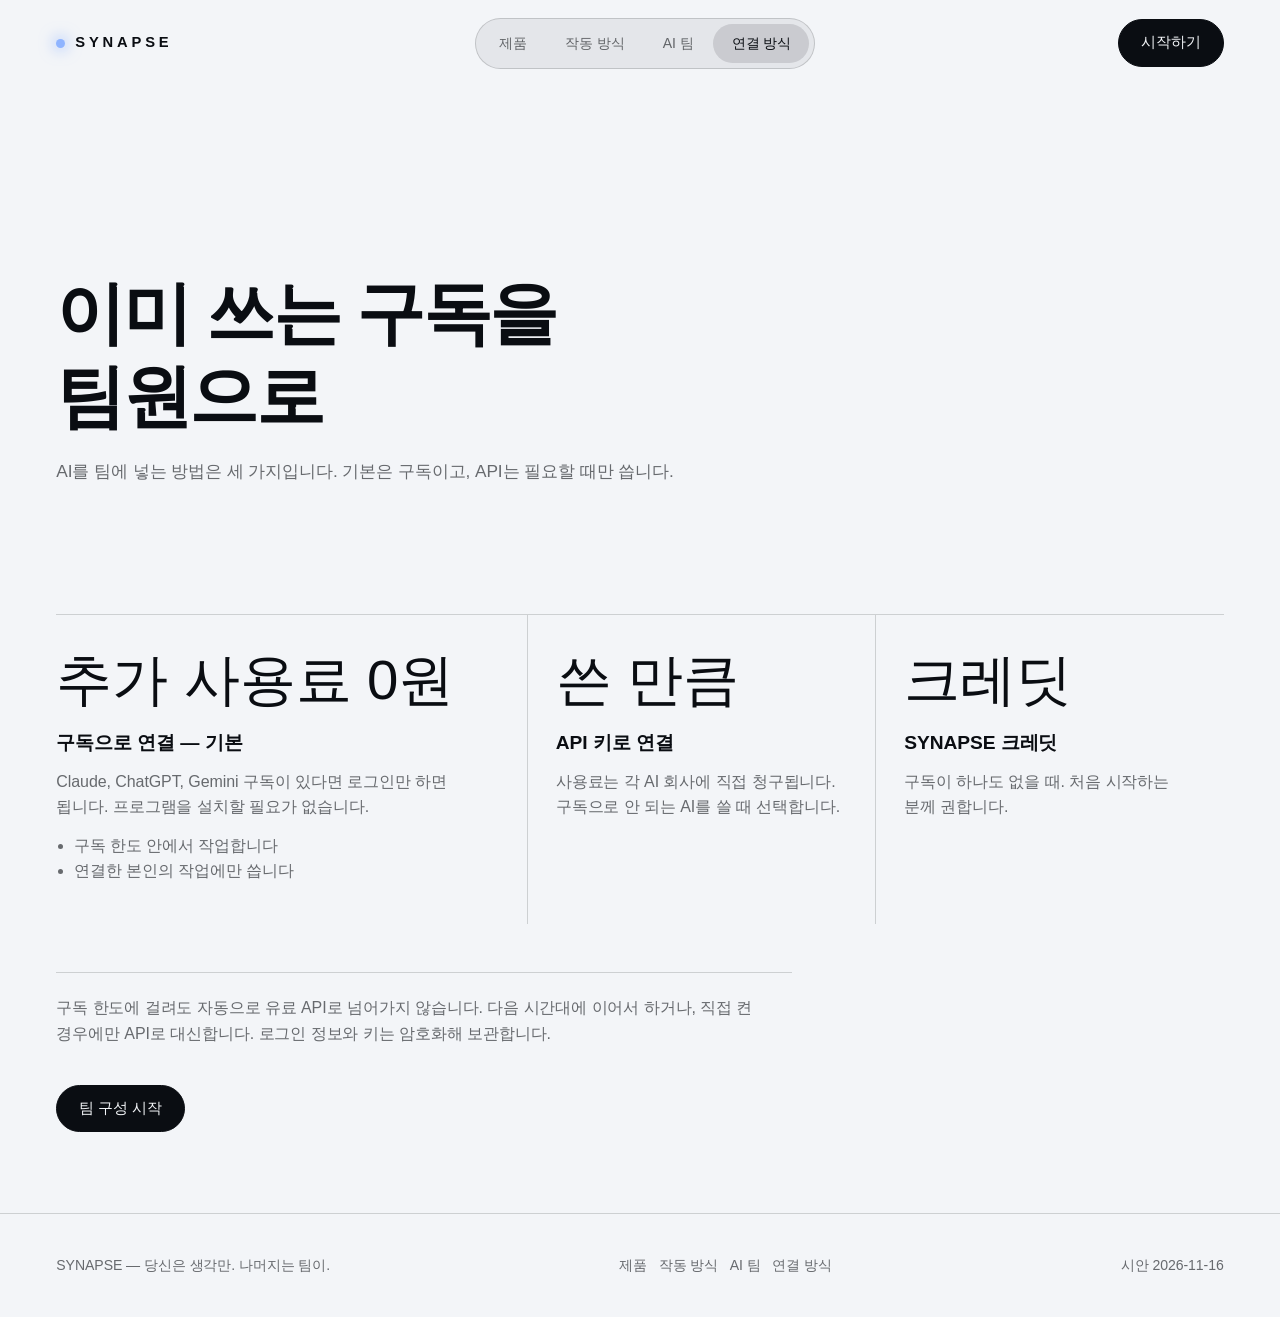
==== connect.html @ b8b6061a "Add files via upload" ====
<!doctype html>
<html lang="ko">
<head>
<meta charset="utf-8">
<meta name="viewport" content="width=device-width, initial-scale=1">
<title>연결 방식 — SYNAPSE</title>
<link rel="stylesheet" href="style.css">
</head>
<body data-page="connect" class="light">
<main>
  <section class="phead" style="min-height:62vh">
    <video src="assets/finale.mp4" poster="assets/finale.jpg" muted playsinline autoplay style="filter:invert(1) saturate(0) brightness(1.05);opacity:.5"></video>
    <div>
      <h1>이미 쓰는 구독을<b>팀원으로</b></h1>
      <p>AI를 팀에 넣는 방법은 세 가지입니다. 기본은 구독이고, API는 필요할 때만 씁니다.</p>
    </div>
  </section>

  <section class="wrap" style="padding-top:0">
    <div class="ways">
      <section>
        <div class="cost">추가 사용료 0원</div>
        <h3>구독으로 연결 — 기본</h3>
        <p>Claude, ChatGPT, Gemini 구독이 있다면 로그인만 하면 됩니다. 프로그램을 설치할 필요가 없습니다.</p>
        <ul><li>구독 한도 안에서 작업합니다</li><li>연결한 본인의 작업에만 씁니다</li></ul>
      </section>
      <section>
        <div class="cost">쓴 만큼</div>
        <h3>API 키로 연결</h3>
        <p>사용료는 각 AI 회사에 직접 청구됩니다. 구독으로 안 되는 AI를 쓸 때 선택합니다.</p>
      </section>
      <section>
        <div class="cost">크레딧</div>
        <h3>SYNAPSE 크레딧</h3>
        <p>구독이 하나도 없을 때. 처음 시작하는 분께 권합니다.</p>
      </section>
    </div>
    <p class="note">구독 한도에 걸려도 자동으로 유료 API로 넘어가지 않습니다. 다음 시간대에 이어서 하거나, 직접 켠 경우에만 API로 대신합니다. 로그인 정보와 키는 암호화해 보관합니다.</p>
    <p style="margin-top:2.4em"><a class="btn solid" href="index.html#start">팀 구성 시작</a></p>
  </section>
</main>
<footer class="foot"></footer>
<script src="site.js"></script>
</body>
</html>
---- style.css ----
/* SYNAPSE 홈페이지 시안 — 공통 스타일
   색: 순흑 #000 / 먹 #0A0D12 / 서리 #E9EEF5 / 빛청 #8FB4FF / 종이 #F3F5F8 / 재 #6B7480 */
@font-face { font-family: Pretendard; font-weight: 200; font-display: swap; src: url(assets/fonts/Pretendard-ExtraLight.woff2) format("woff2"); }
@font-face { font-family: Pretendard; font-weight: 300; font-display: swap; src: url(assets/fonts/Pretendard-Light.woff2) format("woff2"); }
@font-face { font-family: Pretendard; font-weight: 500; font-display: swap; src: url(assets/fonts/Pretendard-Medium.woff2) format("woff2"); }

:root {
  --black: #000; --ink: #0A0D12; --frost: #E9EEF5; --glow: #8FB4FF; --paper: #F3F5F8; --ash: #6B7480;
  --bg: var(--black); --fg: var(--frost); --dim: rgba(233,238,245,.56); --line: rgba(233,238,245,.16);
  --pill: rgba(233,238,245,.07); --pill-on: rgba(233,238,245,.14);
  --pad: clamp(20px, 4.4vw, 72px);
  --ease: cubic-bezier(.2,.7,.1,1);
}
.light, .lit {
  --bg: var(--paper); --fg: #0A0D12; --dim: rgba(10,13,18,.6); --line: rgba(10,13,18,.16);
  --pill: rgba(10,13,18,.06); --pill-on: rgba(10,13,18,.12);
}
* { box-sizing: border-box; margin: 0; }
html { background: #000; }
body {
  font-family: Pretendard, "Apple SD Gothic Neo", "Malgun Gothic", sans-serif; font-weight: 300;
  background: var(--bg); color: var(--fg); line-height: 1.6; word-break: keep-all;
  -webkit-font-smoothing: antialiased; transition: background .9s var(--ease), color .9s var(--ease), opacity .28s ease;
  opacity: 0;
}
body.ready { opacity: 1; }
body.leaving { opacity: 0; }
a { color: inherit; text-decoration: none; }
button, input { font: inherit; color: inherit; }
:focus-visible { outline: 2px solid var(--glow); outline-offset: 3px; border-radius: 6px; }

/* ── 내비게이션 ── */
.nav { position: fixed; inset: 0 0 auto 0; z-index: 50; display: flex; align-items: center; justify-content: space-between;
  padding: 18px var(--pad); transition: color .9s var(--ease); }
.logo { font-weight: 500; letter-spacing: .26em; font-size: .92rem; display: flex; align-items: center; gap: 10px; }
.logo i { width: 9px; height: 9px; border-radius: 50%; background: var(--glow); box-shadow: 0 0 14px 3px rgba(143,180,255,.55); }
.nav-pill { position: relative; display: flex; gap: 2px; padding: 5px; border-radius: 999px; background: var(--pill);
  border: 1px solid var(--line); backdrop-filter: blur(14px); -webkit-backdrop-filter: blur(14px); }
.nav-pill a { position: relative; z-index: 1; padding: 8px 18px; font-size: .88rem; border-radius: 999px; color: var(--dim); transition: color .3s; }
.nav-pill a:hover, .nav-pill a[aria-current] { color: var(--fg); }
.nav-ind { position: absolute; top: 5px; left: 0; height: calc(100% - 10px); width: 0; border-radius: 999px; background: var(--pill-on);
  transition: transform .45s var(--ease), width .45s var(--ease), opacity .3s; opacity: 0; }
.btn { display: inline-flex; align-items: center; gap: 10px; padding: 11px 22px; border-radius: 999px; border: 1px solid var(--line);
  background: transparent; cursor: pointer; font-size: .92rem; transition: background .3s, color .3s, border-color .3s, transform .3s var(--ease); }
.btn:hover { background: var(--pill-on); }
.btn.solid { background: var(--fg); color: var(--bg); border-color: var(--fg); }
.btn.solid:hover { transform: translateY(-2px); }
.nav-toggle { display: none; }

/* ── 홈: 스크롤 무대 ── */
.track { height: 640vh; }
.stage { position: fixed; inset: 0; overflow: hidden; background: #000; border-radius: 0; will-change: inset, border-radius; }
.stage video { position: absolute; inset: 0; width: 100%; height: 100%; object-fit: cover; opacity: 0; will-change: opacity; }
.stage video.stock { filter: grayscale(1) brightness(1.2) contrast(1.08); }
.stage video[data-k="code"] { filter: grayscale(1) brightness(.85) contrast(1.1); }
.tint { position: absolute; inset: 0; background: #7aa2f0; mix-blend-mode: color; opacity: .5; pointer-events: none; }
.scrim { position: absolute; inset: 0; background:
  linear-gradient(to top, rgba(0,0,0,.72) 0%, rgba(0,0,0,0) 46%), linear-gradient(to bottom, rgba(0,0,0,.5) 0%, rgba(0,0,0,0) 22%); }
.wash { position: absolute; inset: 0; background: var(--paper); opacity: 0; will-change: opacity; }
.hud { position: absolute; font-size: .74rem; letter-spacing: .12em; color: var(--dim); transition: color .9s; }
.hud.tl { top: 84px; left: var(--pad); } .hud.tr { top: 84px; right: var(--pad); }

.copy { position: fixed; z-index: 10; opacity: 0; pointer-events: none; will-change: opacity, transform; }
.copy.on { pointer-events: auto; }
.copy h1, .copy h2, .phead h1 { font-size: clamp(2.1rem, 5.4vw, 5.2rem); line-height: 1.12; font-weight: 200; letter-spacing: -.02em; }
.copy h1 b, .copy h2 b, .phead h1 b { display: block; font-weight: 500; }
.copy p { max-width: 34em; color: var(--dim); margin-top: 1.1em; font-size: clamp(.95rem, 1.15vw, 1.1rem); }
.copy.center { inset: 0; display: grid; place-content: center; justify-items: center; text-align: center; padding: 0 var(--pad); }
.copy.center .row { display: flex; gap: 12px; margin-top: 2em; flex-wrap: wrap; justify-content: center; }
.copy.ll { left: var(--pad); bottom: clamp(56px, 11vh, 120px); max-width: min(680px, 78vw); }
.scrollhint { position: fixed; z-index: 10; left: 50%; bottom: 28px; transform: translateX(-50%); font-size: .74rem; letter-spacing: .3em; color: var(--dim); }
.scrollhint::after { content: ""; display: block; width: 1px; height: 34px; margin: 10px auto 0; background: linear-gradient(var(--dim), transparent); animation: drip 2.2s var(--ease) infinite; transform-origin: top; }
@keyframes drip { 0% { transform: scaleY(0); } 60% { transform: scaleY(1); } 100% { transform: scaleY(1); opacity: 0; } }

/* 단계 레일 (오른쪽) */
.rail { position: fixed; z-index: 12; right: var(--pad); top: 50%; transform: translateY(-50%); list-style: none; padding: 0; font-size: .82rem; transition: opacity .6s; }
.rail li { display: flex; align-items: center; justify-content: flex-end; gap: 12px; height: 34px; color: var(--dim); opacity: .5; transition: opacity .5s, color .5s, transform .5s var(--ease); }
.rail li span { font-variant-numeric: tabular-nums; font-size: .72rem; }
.rail li::after { content: ""; width: 18px; height: 1px; background: currentColor; transition: width .5s var(--ease); }
.rail li.on { opacity: 1; color: var(--fg); transform: translateX(-8px); }
.rail li.on::after { width: 44px; background: var(--glow); }

/* 마지막: 시작 화면 */
.finale { inset: 0; display: grid; place-content: center; justify-items: center; text-align: center; padding: 0 var(--pad); color: #0A0D12; }
.finale .mark { font-weight: 500; letter-spacing: .42em; font-size: clamp(1.6rem, 4.6vw, 4rem); padding-left: .42em; }
.finale .tag { color: rgba(10,13,18,.6); margin-top: .7em; }
.ask { display: flex; gap: 8px; margin-top: 2.4em; width: min(720px, 88vw); padding: 8px; border-radius: 999px; background: #fff;
  border: 1px solid rgba(10,13,18,.14); box-shadow: 0 30px 80px -30px rgba(40,70,130,.35); }
.ask input { flex: 1; min-width: 0; border: 0; background: transparent; padding: 12px 20px; font-size: 1.02rem; outline: none; color: #0A0D12; }
.ask input::placeholder { color: rgba(10,13,18,.42); }
.ask button { border: 0; border-radius: 999px; background: #0A0D12; color: #fff; padding: 12px 26px; cursor: pointer; white-space: nowrap; transition: transform .3s var(--ease); }
.ask button:hover { transform: scale(1.04); }
.finale small { display: block; margin-top: 1.3em; color: rgba(10,13,18,.55); min-height: 1.6em; font-size: .86rem; }

/* ── 하위 페이지 공통 ── */
.phead { position: relative; min-height: 78vh; display: flex; align-items: flex-end; padding: 0 var(--pad) clamp(40px, 8vh, 90px); overflow: hidden; }
.phead video { position: absolute; inset: 0; width: 100%; height: 100%; object-fit: cover; filter: grayscale(1) sepia(.5) hue-rotate(185deg) saturate(1.3) brightness(.95); z-index: -2; will-change: transform; }
.phead::after { content: ""; position: absolute; inset: 0; z-index: -1; background: linear-gradient(to top, var(--bg) 2%, transparent 60%); }
.phead p { max-width: 36em; color: var(--dim); margin-top: 1.2em; font-size: 1.08rem; }
.phead h1 { transform: translateY(26px); opacity: 0; transition: transform 1.1s var(--ease) .15s, opacity 1.1s ease .15s; }
.ready .phead h1 { transform: none; opacity: 1; }
.wrap { padding: clamp(40px, 9vh, 110px) var(--pad); }
.lede { font-size: clamp(1.2rem, 2vw, 1.7rem); font-weight: 200; max-width: 30em; line-height: 1.5; }

/* 제품: 줄 목록 */
.rows { border-top: 1px solid var(--line); margin-top: 3.5em; }
.rows article { display: grid; grid-template-columns: minmax(180px, 1fr) 2fr; gap: 24px; padding: 30px 0; border-bottom: 1px solid var(--line); transition: padding .5s var(--ease), background .5s; }
.rows article:hover { padding-left: 18px; background: linear-gradient(90deg, var(--pill), transparent 60%); }
.rows h3 { font-weight: 500; font-size: 1.3rem; }
.rows p { color: var(--dim); max-width: 38em; }

/* 작동 방식: 고정 숫자 + 단계 */
.steps { display: grid; grid-template-columns: minmax(0, 1fr) minmax(0, 1.2fr); gap: var(--pad); padding: 0 var(--pad); }
.steps .big { position: sticky; top: 0; height: 100vh; display: grid; align-content: center; }
.steps .big .n { font-size: clamp(7rem, 22vw, 20rem); font-weight: 200; line-height: .9; letter-spacing: -.05em; font-variant-numeric: tabular-nums; }
.steps .big .t { font-size: clamp(1.4rem, 2.6vw, 2.4rem); font-weight: 500; margin-top: .3em; }
.steps .bar { height: 1px; background: var(--line); margin-top: 2em; position: relative; }
.steps .bar i { position: absolute; left: 0; top: 0; height: 1px; background: var(--glow); width: 16.6%; transition: width .7s var(--ease); box-shadow: 0 0 12px var(--glow); }
.steps article { min-height: 82vh; display: grid; align-content: center; opacity: .28; transition: opacity .6s; }
.steps article.on { opacity: 1; }
.steps article h3 { font-size: clamp(1.4rem, 2.4vw, 2rem); font-weight: 200; line-height: 1.35; }
.steps article p { color: var(--dim); margin-top: 1em; max-width: 32em; }

/* AI 팀: 구체 주변 네 역할 */
.orbit { position: relative; min-height: 100vh; overflow: hidden; display: grid; place-items: center; }
.orbit video { position: absolute; inset: 0; width: 100%; height: 100%; object-fit: cover; filter: saturate(.6) brightness(1.2); }
.orbit .mid { position: relative; text-align: center; }
.role { position: absolute; max-width: 300px; transition: transform .6s var(--ease); }
.role:hover { transform: translateY(-6px); }
.role h3 { font-weight: 500; font-size: 1.25rem; display: flex; align-items: center; gap: 10px; }
.role h3::before { content: ""; width: 7px; height: 7px; border-radius: 50%; background: var(--glow); box-shadow: 0 0 12px var(--glow); }
.role p { color: var(--dim); margin-top: .5em; font-size: .96rem; }
.role.a { top: 22%; left: var(--pad); } .role.b { top: 22%; right: var(--pad); }
.role.c { bottom: 12%; left: var(--pad); } .role.d { bottom: 12%; right: var(--pad); }
.names { display: flex; flex-wrap: wrap; gap: 10px; margin-top: 2em; }
.names span { padding: 9px 18px; border: 1px solid var(--line); border-radius: 999px; }

/* 연결 방식: 밝은 페이지, 세 갈래 */
.ways { display: grid; grid-template-columns: 1.35fr 1fr 1fr; border-top: 1px solid var(--line); margin-top: 3.5em; }
.ways section { padding: 34px 28px 40px 0; }
.ways section + section { border-left: 1px solid var(--line); padding-left: 28px; }
.ways .cost { font-size: clamp(2.2rem, 4.4vw, 4rem); font-weight: 200; line-height: 1.1; }
.ways h3 { font-weight: 500; font-size: 1.2rem; margin: .9em 0 .5em; }
.ways p, .ways li { color: var(--dim); }
.ways ul { padding-left: 1.1em; margin-top: .8em; }
.note { margin-top: 3em; padding-top: 1.4em; border-top: 1px solid var(--line); color: var(--dim); max-width: 46em; }

.foot { display: flex; justify-content: space-between; flex-wrap: wrap; gap: 16px; padding: 40px var(--pad); border-top: 1px solid var(--line); color: var(--dim); font-size: .88rem; }
.foot a:hover { color: var(--fg); }

@media (max-width: 820px) {
  .nav-toggle { display: inline-flex; }
  .nav-pill { display: none; position: absolute; top: 66px; right: var(--pad); flex-direction: column; border-radius: 22px; padding: 10px; min-width: 180px; background: rgba(10,13,18,.92); }
  .light .nav-pill, .lit .nav-pill { background: rgba(243,245,248,.96); }
  .nav.open .nav-pill { display: flex; } .nav-ind { display: none; }
  .nav .cta { display: none; }
  .rail { display: none; } .hud.tr { display: none; }
  .rows article, .steps, .ways { grid-template-columns: 1fr; }
  .steps .big { position: static; height: auto; padding-top: 12vh; } .steps article { min-height: 0; padding: 7vh 0; opacity: 1; }
  .ways section + section { border-left: 0; border-top: 1px solid var(--line); padding-left: 0; }
  .orbit { display: block; padding: 16vh var(--pad) 8vh; } .orbit .mid { margin-bottom: 8vh; }
  .role { position: static; margin-top: 28px; max-width: none; }
  .ask { flex-direction: column; border-radius: 26px; } .ask button { padding: 14px; }
}
@media (prefers-reduced-motion: reduce) {
  * { animation: none !important; transition-duration: .01ms !important; }
}

/* 실사 도입: 영화 화면비 띠(위·아래)가 있다가 걷힌다 */
.bar-top, .bar-bot { position: absolute; left: 0; right: 0; height: 11.5vh; background: #000; z-index: 3; will-change: transform; }
.bar-top { top: 0; transform-origin: top; } .bar-bot { bottom: 0; transform-origin: bottom; }
.stage video[data-k="intro"] { z-index: 2; }

/* 첫 화면 정리(레퍼런스 card): 제목은 위쪽 가운데, 두 손은 그 아래. 손 영상은 양옆이 서서히 사라져 잘린 면이 안 보인다 */
.stage video[data-k="morph"] { transform-origin: 50% 60%; will-change: transform, opacity;
  -webkit-mask-image: linear-gradient(90deg, transparent 0, #000 20%, #000 80%, transparent 100%); mask-image: linear-gradient(90deg, transparent 0, #000 20%, #000 80%, transparent 100%); }
.copy.center { place-content: start center; padding-top: clamp(96px, 17vh, 190px); }
.copy.center h1 { font-size: clamp(2rem, 4.3vw, 4.1rem); }
.copy.center p { max-width: 26em; font-size: clamp(.92rem, 1.05vw, 1.02rem); margin-top: .9em; }
.copy.center .row { margin-top: 1.5em; }
@media (max-width: 820px) { .copy.center { padding-top: 14vh; } }

/* 메뉴는 첫 화면부터 보이되, 은은하게 떠오른다 */
.nav { animation: navIn 2.2s var(--ease) .5s both; }
@keyframes navIn { from { opacity: 0; transform: translateY(-10px); filter: blur(4px); } to { opacity: 1; transform: none; filter: blur(0); } }

/* 매트릭스 코드 비(직접 그림) */
.stage canvas[data-k="code"] { position: absolute; inset: 0; width: 100%; height: 100%; opacity: 0; will-change: opacity, transform; }
.phead canvas.rain { position: absolute; inset: 0; width: 100%; height: 100%; z-index: -2; }

/* ── 4차: 설명 글은 배경과 분리된 왼쪽 자리에, 비주얼은 오른쪽으로 ── */
.sidescrim { position: absolute; inset: 0; opacity: 0; pointer-events: none; will-change: opacity;
  background: linear-gradient(90deg, #000 0%, rgba(0,0,0,.9) 26%, rgba(0,0,0,.55) 44%, rgba(0,0,0,0) 62%); }
.copy.ll { left: var(--pad); top: 0; bottom: 0; display: grid; align-content: center; width: min(460px, 36vw); max-width: none; }
.copy.ll .step { display: flex; align-items: center; gap: 14px; font-size: .82rem; letter-spacing: .08em; color: var(--glow); margin-bottom: 1.5em; font-variant-numeric: tabular-nums; }
.copy.ll .step::after { content: ""; width: 44px; height: 1px; background: currentColor; opacity: .6; }
.copy.ll h2 { font-size: clamp(1.9rem, 3.1vw, 3.2rem); line-height: 1.22; letter-spacing: -.025em; }
.copy.ll p { color: rgba(233,238,245,.8); font-size: clamp(.98rem, 1.08vw, 1.08rem); line-height: 1.8; max-width: 22em; margin-top: 1.4em; }
.copy.center p { color: rgba(233,238,245,.78); }
@media (max-width: 820px) {
  .copy.ll { top: auto; bottom: 7vh; right: var(--pad); width: auto; display: block; }
  .sidescrim { background: linear-gradient(0deg, #000 0%, rgba(0,0,0,.85) 30%, rgba(0,0,0,0) 62%); }
}

/* ── 마지막 화면: 예시 시안 진열 ── */
.finale { align-content: center; overflow: auto; padding-top: 84px; padding-bottom: 28px; }
.shelf { display: grid; grid-template-columns: repeat(4, 1fr); gap: 14px; width: min(860px, 92vw); margin-top: 2.2em; }
.card { all: unset; box-sizing: border-box; cursor: pointer; background: #fff; border: 1px solid rgba(10,13,18,.1); border-radius: 16px; padding: 10px 10px 12px; text-align: left;
  box-shadow: 0 18px 40px -26px rgba(40,70,130,.45); transition: transform .45s var(--ease), box-shadow .45s var(--ease), border-color .3s; }
.card:hover, .card:focus-visible { transform: translateY(-6px); box-shadow: 0 28px 50px -24px rgba(40,70,130,.55); border-color: rgba(10,13,18,.28); }
.card:focus-visible { outline: 2px solid #3b6fe0; outline-offset: 3px; }
.cap { display: block; font-size: .84rem; color: rgba(10,13,18,.62); margin-top: 10px; padding: 0 4px; }
.cap b { display: block; font-weight: 500; color: #0A0D12; font-size: .92rem; margin-bottom: 1px; }
.shelf-note { font-size: .78rem; color: rgba(10,13,18,.5); margin-top: 1.1em; }
.mock { display: block; position: relative; aspect-ratio: 16 / 10; border-radius: 10px; overflow: hidden; background: #F3F5F8; }
.mock i { position: absolute; display: block; border-radius: 4px; }
.mock.web { background: linear-gradient(160deg, #fdf3f1, #f3eefb); }
.mock.web .bar { inset: 0 0 auto 0; height: 13%; background: rgba(255,255,255,.8); border-radius: 0; }
.mock.web .hero { left: 54%; top: 24%; width: 38%; height: 58%; border-radius: 10px; background: radial-gradient(circle at 40% 35%, #f6a9b8 0 24%, #f0c7d3 25% 46%, #cfe3c7 47%); }
.mock.web .l1 { left: 8%; top: 32%; width: 34%; height: 9%; background: #2b2233; } .mock.web .l2 { left: 8%; top: 47%; width: 26%; height: 5%; background: rgba(43,34,51,.3); }
.mock.web .cta { left: 8%; top: 62%; width: 20%; height: 12%; border-radius: 99px; background: #e2607f; }
.mock.app { background: linear-gradient(160deg, #eaf1ff, #f4f0ff); }
.mock.app .phone { left: 36%; top: 8%; width: 28%; height: 84%; border-radius: 12px; background: #fff; box-shadow: 0 6px 16px -8px rgba(20,40,90,.5); }
.mock.app .r { left: 12%; width: 76%; height: 13%; background: #e8eefc; } .mock.app .r:nth-child(1) { top: 14%; background: #3b6fe0; } .mock.app .r:nth-child(2) { top: 33%; } .mock.app .r:nth-child(3) { top: 52%; }
.mock.app .tab { left: 30%; bottom: 7%; width: 40%; height: 5%; border-radius: 99px; background: #cdd8f5; }
.mock.game { background: linear-gradient(180deg, #8fd3f4 0 46%, #7bc96f 46%); }
.mock.game .sc { left: 6%; top: 8%; width: 22%; height: 10%; border-radius: 99px; background: rgba(255,255,255,.85); }
.mock.game .h { width: 20%; height: 14%; border-radius: 50%; background: #3d2a1e; top: 66%; } .mock.game .h1 { left: 12%; } .mock.game .h2 { left: 40%; } .mock.game .h3 { left: 68%; }
.mock.game .m { left: 43%; top: 46%; width: 14%; height: 26%; border-radius: 50% 50% 30% 30%; background: #a9744f; animation: pop 2.6s var(--ease) infinite; }
@keyframes pop { 0%, 100% { transform: translateY(60%); } 35%, 65% { transform: none; } }
.mock.tool { background: #10141c; }
.mock.tool .side { left: 0; top: 0; width: 18%; height: 100%; border-radius: 0; background: #1a2030; }
.mock.tool .b { bottom: 14%; width: 9%; background: #4f7df0; border-radius: 3px 3px 0 0; }
.mock.tool .b1 { left: 28%; height: 30%; } .mock.tool .b2 { left: 41%; height: 52%; } .mock.tool .b3 { left: 54%; height: 38%; } .mock.tool .b4 { left: 67%; height: 68%; background: #f06a6a; } .mock.tool .b5 { left: 80%; height: 24%; }
@media (max-width: 820px) { .shelf { grid-template-columns: repeat(2, 1fr); } }
/* 마지막 화면이 한 화면 안에 다 들어오도록 간격을 줄임 */
.finale { padding-top: 76px; padding-bottom: 20px; }
.finale .mark { font-size: clamp(1.4rem, 3.3vw, 2.9rem); }
.finale .tag { margin-top: .5em; font-size: .95rem; }
.finale .ask { margin-top: 1.5em; }
.finale small { margin-top: .6em; min-height: 1.3em; }
.shelf { margin-top: .9em; width: min(820px, 92vw); }
.mock { aspect-ratio: 16 / 8.6; }
.shelf-note { margin-top: .8em; }

/* 마지막 화면: 만들어지는 과정을 보여 주는 화면 한 편 */
.demo { margin: 1.1em 0 0; width: min(640px, 88vw, 76vh); aspect-ratio: 16 / 9; border-radius: 18px; overflow: hidden; background: #070a12;
  border: 1px solid rgba(10,13,18,.16); box-shadow: 0 40px 90px -40px rgba(30,60,130,.55), 0 2px 0 rgba(255,255,255,.6) inset; }
.demo video { width: 100%; height: 100%; object-fit: cover; display: block; }

/* 카메라 전환용: 움직임·흐림을 GPU로 */
.stage video, .stage canvas { will-change: transform, opacity, filter; }

/* ── 6차(2026-11-16): 글꼴 두께와 문구 자리 정돈 — 가는 글씨(200)를 버리고 보통(400)·굵게(600)만 쓴다 ── */
@font-face { font-family: Pretendard; font-weight: 400; font-display: swap; src: url(assets/fonts/Pretendard-Regular.woff2) format("woff2"); }
@font-face { font-family: Pretendard; font-weight: 600; font-display: swap; src: url(assets/fonts/Pretendard-SemiBold.woff2) format("woff2"); }
body { font-weight: 400; letter-spacing: -.005em; }
.copy h1, .copy h2, .phead h1 { font-weight: 600; letter-spacing: -.035em; line-height: 1.2; }
.copy h1 b, .copy h2 b, .phead h1 b { font-weight: 600; }
.copy.center h1 { font-size: clamp(1.9rem, 3.7vw, 3.5rem); }
.copy.center p { max-width: 30em; font-size: clamp(.95rem, 1.05vw, 1.05rem); color: rgba(233,238,245,.72); margin-top: 1.1em; }
.btn { font-weight: 500; } .nav-pill a { font-weight: 500; } .logo { font-weight: 600; }
.copy.ll { width: min(430px, 34vw); }
.copy.ll .step { font-size: .8rem; font-weight: 500; letter-spacing: .02em; color: var(--glow); margin-bottom: 1.3em; gap: 12px; }
.copy.ll .step::before { content: ""; width: 28px; height: 1px; background: currentColor; opacity: .7; }
.copy.ll .step::after { display: none; }
.copy.ll h2 { font-size: clamp(1.6rem, 2.35vw, 2.4rem); line-height: 1.28; }
.copy.ll p { color: rgba(233,238,245,.7); font-size: clamp(.95rem, 1.02vw, 1.04rem); line-height: 1.75; max-width: 23em; margin-top: 1.2em; }
.sidescrim { background: linear-gradient(90deg, rgba(0,0,0,.92) 0%, rgba(0,0,0,.8) 24%, rgba(0,0,0,.35) 42%, rgba(0,0,0,0) 56%); }
.rail { font-weight: 500; } .hud { font-weight: 500; }
.lede { font-weight: 400; } .steps article h3 { font-weight: 500; } .steps .big .t, .rows h3, .role h3, .ways h3 { font-weight: 600; }
.finale .mark { font-weight: 600; letter-spacing: .34em; padding-left: .34em; font-size: clamp(1.3rem, 2.6vw, 2.3rem); }
.finale .tag { color: rgba(10,13,18,.62); font-size: 1rem; }
.finale .ask { margin-top: 1.2em; width: min(640px, 88vw); }
.finale .ask button { font-weight: 600; }
.finale small { margin-top: .4em; min-height: 1.2em; }

/* 마지막 화면: 만들 수 있는 것(SYNAPSE 유료용 첫 화면의 예시 그대로) */
.show { width: min(980px, 94vw); margin-top: .5em; }
.show-tabs { display: inline-flex; gap: 2px; padding: 4px; border-radius: 999px; background: rgba(10,13,18,.06); }
.show-tabs button { border: 0; background: transparent; cursor: pointer; padding: 7px 16px; border-radius: 999px; font-size: .88rem; font-weight: 500; color: rgba(10,13,18,.58); transition: background .3s, color .3s; }
.show-tabs button:hover { color: #0A0D12; }
.show-tabs button[aria-selected="true"] { background: #0A0D12; color: #fff; }
.show-stage { position: relative; height: min(41vh, 400px); margin-top: 16px; }
.ks { position: absolute; inset: 0; display: flex; align-items: center; justify-content: center; gap: 36px; opacity: 0; visibility: hidden; transform: translateY(10px) scale(.985);
  transition: opacity .5s ease, transform .6s var(--ease), visibility 0s .5s; }
.ks.on { opacity: 1; visibility: visible; transform: none; transition: opacity .5s ease, transform .6s var(--ease); }
.kd { display: flex; flex-direction: column; height: 100%; overflow: hidden; background: #fff; border: 1px solid rgba(10,13,18,.14);
  box-shadow: 0 34px 70px -34px rgba(30,60,130,.5); transition: transform .45s var(--ease), box-shadow .45s var(--ease); }
.kd:hover { transform: translateY(-4px); box-shadow: 0 44px 80px -34px rgba(30,60,130,.6); }
.kd img { display: block; width: 100%; flex: 1; min-height: 0; object-fit: cover; object-position: top; }
.kd-win { aspect-ratio: 16 / 10.4; border-radius: 12px; }
.kd-win.kd-dark { background: #0d1118; border-color: rgba(10,13,18,.5); }
.kf-bar { display: flex; align-items: center; gap: 6px; height: 26px; padding: 0 12px; background: #eef1f5; border-bottom: 1px solid rgba(10,13,18,.08); flex: none; }
.kd-dark .kf-bar { background: #161b25; border-color: rgba(255,255,255,.06); }
.kf-bar i { width: 8px; height: 8px; border-radius: 50%; background: rgba(10,13,18,.18); }
.kd-dark .kf-bar i { background: rgba(255,255,255,.2); }
.kf-bar span { margin: 0 auto; font-size: .7rem; color: rgba(10,13,18,.5); transform: translateX(-21px); }
.kd-dark .kf-bar span { color: rgba(255,255,255,.5); }
.kd-tab { aspect-ratio: 16 / 10; border-radius: 20px; border: 8px solid #0A0D12; background: #0A0D12; }
.kd-tab img { border-radius: 12px; }
.kd-phone { aspect-ratio: 780 / 1688; border-radius: 26px; border: 6px solid #0A0D12; background: #0A0D12; }
.kd-phone img { border-radius: 20px; }
.ks-note { width: 200px; display: grid; gap: 22px; text-align: left; font-size: .86rem; color: rgba(10,13,18,.6); line-height: 1.5; }
.ks-note b { display: block; color: #0A0D12; font-weight: 600; font-size: .92rem; margin-bottom: 2px; }
.ks-note:first-child { text-align: right; }
.show-cap { margin-top: 14px; font-size: .9rem; color: rgba(10,13,18,.62); }
.show-cap b { color: #0A0D12; font-weight: 600; margin-right: 10px; }
.finale .shelf-note { font-size: .76rem; color: rgba(10,13,18,.45); margin-top: .5em; }
@media (max-width: 820px) {
  .ks-note { display: none; } .show-tabs { flex-wrap: wrap; justify-content: center; border-radius: 18px; } .show-stage { height: 34vh; }
  .kd-win, .kd-tab { height: auto; width: 100%; }
}
.finale .show-cap, .finale .shelf-note { max-width: none; }
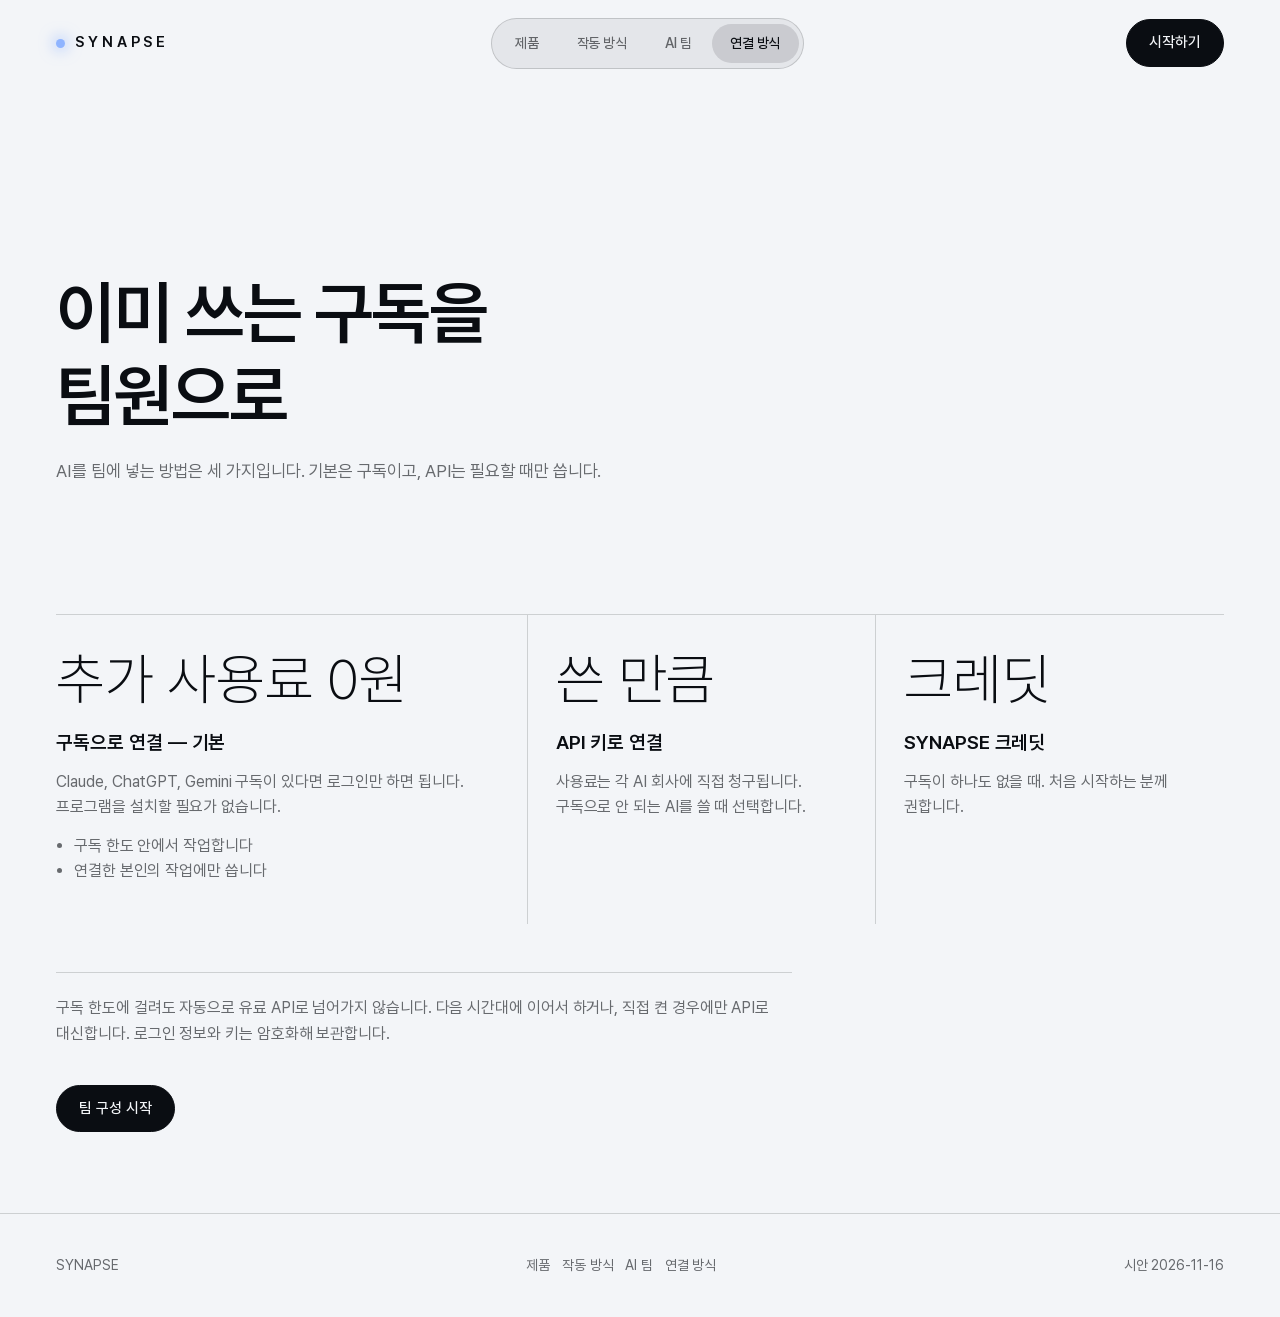
==== commit 0851af6a: "홈페이지 시안 7차: 고담시 도입(5.5초), 처음 문구 복원(왼쪽 아래 구도), 자동 스크롤, 세로 화면 맞춤 Co-Authored-By: Claude Fable 5.2 <nor" ====
--- a/connect.html
+++ b/connect.html
@@ -4,7 +4,7 @@
 <meta charset="utf-8">
 <meta name="viewport" content="width=device-width, initial-scale=1">
 <title>연결 방식 — SYNAPSE</title>
-<link rel="stylesheet" href="style.css">
+<link rel="stylesheet" href="style.css?v=9">
 </head>
 <body data-page="connect" class="light">
 <main>
@@ -40,6 +40,6 @@
   </section>
 </main>
 <footer class="foot"></footer>
-<script src="site.js"></script>
+<script src="site.js?v=9"></script>
 </body>
 </html>
--- a/style.css
+++ b/style.css
@@ -1,12 +1,14 @@
-/* SYNAPSE 홈페이지 시안 — 공통 스타일
+/* SYNAPSE 홈페이지 시안 — 공통 스타일 (7차 정리본, 2026-11-16)
    색: 순흑 #000 / 먹 #0A0D12 / 서리 #E9EEF5 / 빛청 #8FB4FF / 종이 #F3F5F8 / 재 #6B7480 */
 @font-face { font-family: Pretendard; font-weight: 200; font-display: swap; src: url(assets/fonts/Pretendard-ExtraLight.woff2) format("woff2"); }
 @font-face { font-family: Pretendard; font-weight: 300; font-display: swap; src: url(assets/fonts/Pretendard-Light.woff2) format("woff2"); }
+@font-face { font-family: Pretendard; font-weight: 400; font-display: swap; src: url(assets/fonts/Pretendard-Regular.woff2) format("woff2"); }
 @font-face { font-family: Pretendard; font-weight: 500; font-display: swap; src: url(assets/fonts/Pretendard-Medium.woff2) format("woff2"); }
+@font-face { font-family: Pretendard; font-weight: 600; font-display: swap; src: url(assets/fonts/Pretendard-SemiBold.woff2) format("woff2"); }
 
 :root {
   --black: #000; --ink: #0A0D12; --frost: #E9EEF5; --glow: #8FB4FF; --paper: #F3F5F8; --ash: #6B7480;
-  --bg: var(--black); --fg: var(--frost); --dim: rgba(233,238,245,.56); --line: rgba(233,238,245,.16);
+  --bg: var(--black); --fg: var(--frost); --dim: rgba(233,238,245,.62); --line: rgba(233,238,245,.16);
   --pill: rgba(233,238,245,.07); --pill-on: rgba(233,238,245,.14);
   --pad: clamp(20px, 4.4vw, 72px);
   --ease: cubic-bezier(.2,.7,.1,1);
@@ -18,7 +20,7 @@
 * { box-sizing: border-box; margin: 0; }
 html { background: #000; }
 body {
-  font-family: Pretendard, "Apple SD Gothic Neo", "Malgun Gothic", sans-serif; font-weight: 300;
+  font-family: Pretendard, "Apple SD Gothic Neo", "Malgun Gothic", sans-serif; font-weight: 400; letter-spacing: -.005em;
   background: var(--bg); color: var(--fg); line-height: 1.6; word-break: keep-all;
   -webkit-font-smoothing: antialiased; transition: background .9s var(--ease), color .9s var(--ease), opacity .28s ease;
   opacity: 0;
@@ -29,266 +31,95 @@
 button, input { font: inherit; color: inherit; }
 :focus-visible { outline: 2px solid var(--glow); outline-offset: 3px; border-radius: 6px; }
 
-/* ── 내비게이션 ── */
+/* ── 내비게이션: 첫 화면부터 보인다 ── */
 .nav { position: fixed; inset: 0 0 auto 0; z-index: 50; display: flex; align-items: center; justify-content: space-between;
-  padding: 18px var(--pad); transition: color .9s var(--ease); }
-.logo { font-weight: 500; letter-spacing: .26em; font-size: .92rem; display: flex; align-items: center; gap: 10px; }
+  padding: 18px var(--pad); transition: color .9s var(--ease); animation: navIn .9s var(--ease) .1s both; }
+@keyframes navIn { from { opacity: 0; transform: translateY(-8px); } to { opacity: 1; transform: none; } }
+.logo { font-weight: 600; letter-spacing: .26em; font-size: .92rem; display: flex; align-items: center; gap: 10px; }
 .logo i { width: 9px; height: 9px; border-radius: 50%; background: var(--glow); box-shadow: 0 0 14px 3px rgba(143,180,255,.55); }
 .nav-pill { position: relative; display: flex; gap: 2px; padding: 5px; border-radius: 999px; background: var(--pill);
-  border: 1px solid var(--line); backdrop-filter: blur(14px); -webkit-backdrop-filter: blur(14px); }
-.nav-pill a { position: relative; z-index: 1; padding: 8px 18px; font-size: .88rem; border-radius: 999px; color: var(--dim); transition: color .3s; }
+  border: 1px solid var(--line); backdrop-filter: blur(14px); -webkit-backdrop-filter: blur(14px); transition: background .6s, border-color .6s; }
+.nav-pill a { position: relative; z-index: 1; padding: 8px 18px; font-size: .88rem; font-weight: 500; border-radius: 999px; color: var(--dim); transition: color .3s; }
 .nav-pill a:hover, .nav-pill a[aria-current] { color: var(--fg); }
 .nav-ind { position: absolute; top: 5px; left: 0; height: calc(100% - 10px); width: 0; border-radius: 999px; background: var(--pill-on);
   transition: transform .45s var(--ease), width .45s var(--ease), opacity .3s; opacity: 0; }
 .btn { display: inline-flex; align-items: center; gap: 10px; padding: 11px 22px; border-radius: 999px; border: 1px solid var(--line);
-  background: transparent; cursor: pointer; font-size: .92rem; transition: background .3s, color .3s, border-color .3s, transform .3s var(--ease); }
+  background: transparent; cursor: pointer; font-size: .92rem; font-weight: 500; transition: background .3s, color .3s, border-color .3s, transform .3s var(--ease); }
 .btn:hover { background: var(--pill-on); }
 .btn.solid { background: var(--fg); color: var(--bg); border-color: var(--fg); }
 .btn.solid:hover { transform: translateY(-2px); }
 .nav-toggle { display: none; }
-
-/* ── 홈: 스크롤 무대 ── */
-.track { height: 640vh; }
+/* 실사 영상이 나오는 동안: 메뉴 바탕을 짙게, 글자를 밝게 해서 영상 위에서도 또렷하게 */
+body.film .nav-pill { background: rgba(6,8,12,.72); border-color: rgba(233,238,245,.38); }
+body.film .nav-pill a { color: rgba(255,255,255,.92); }
+body.film .logo { text-shadow: 0 1px 14px rgba(0,0,0,.95); }
+body.film .nav .btn:not(.solid) { background: rgba(6,8,12,.72); border-color: rgba(233,238,245,.38); }
+
+/* ── 홈: 무대 ── */
+.track { height: 620vh; }
 .stage { position: fixed; inset: 0; overflow: hidden; background: #000; border-radius: 0; will-change: inset, border-radius; }
-.stage video { position: absolute; inset: 0; width: 100%; height: 100%; object-fit: cover; opacity: 0; will-change: opacity; }
-.stage video.stock { filter: grayscale(1) brightness(1.2) contrast(1.08); }
-.stage video[data-k="code"] { filter: grayscale(1) brightness(.85) contrast(1.1); }
+.stage video, .stage canvas { position: absolute; inset: 0; width: 100%; height: 100%; opacity: 0; will-change: transform, opacity, filter; }
+.stage video { object-fit: cover; }
+/* 두 손 영상은 양옆이 서서히 사라져 잘린 면이 안 보인다 */
+.stage video[data-k="morph"] { -webkit-mask-image: linear-gradient(90deg, transparent 0, #000 20%, #000 80%, transparent 100%); mask-image: linear-gradient(90deg, transparent 0, #000 20%, #000 80%, transparent 100%); }
+.stage video[data-k="intro"] { z-index: 2; }
 .tint { position: absolute; inset: 0; background: #7aa2f0; mix-blend-mode: color; opacity: .5; pointer-events: none; }
-.scrim { position: absolute; inset: 0; background:
-  linear-gradient(to top, rgba(0,0,0,.72) 0%, rgba(0,0,0,0) 46%), linear-gradient(to bottom, rgba(0,0,0,.5) 0%, rgba(0,0,0,0) 22%); }
 .wash { position: absolute; inset: 0; background: var(--paper); opacity: 0; will-change: opacity; }
-.hud { position: absolute; font-size: .74rem; letter-spacing: .12em; color: var(--dim); transition: color .9s; }
-.hud.tl { top: 84px; left: var(--pad); } .hud.tr { top: 84px; right: var(--pad); }
-
+/* 실사 도입: 영화 화면비 띠(위·아래). 위쪽 띠는 메뉴가 올라앉을 만큼 두껍다 */
+.bar-top, .bar-bot { position: absolute; left: 0; right: 0; background: #000; z-index: 3; will-change: transform; }
+.bar-top { top: 0; height: max(10vh, 80px); transform-origin: top; }
+.bar-bot { bottom: 0; height: 10vh; transform-origin: bottom; }
+
+/* 세로로 긴 화면(휴대폰): 입자 영상은 16:9 그대로 화면 폭에 딱 맞춘 상자에 띄운다(잘라서 확대하지 않음). 크기 변화는 site.js 가 장면별로 준다 */
+html.tall .stage video[data-k="morph"], html.tall .stage video[data-k="sphere"], html.tall .stage video[data-k="tunnel"] {
+  inset: auto; left: 0; top: 46%; width: 100vw; height: 56.25vw; margin-top: -28.125vw; }
+
+/* 자동 재생 단추(왼쪽 아래): 멈춤 / 다시 재생 */
+.auto { position: fixed; z-index: 12; left: var(--pad); bottom: calc(22px + env(safe-area-inset-bottom, 0px)); width: 42px; height: 42px; padding: 0;
+  display: grid; place-items: center; border-radius: 50%; border: 1px solid var(--line); background: rgba(6,8,12,.5); color: var(--frost); cursor: pointer;
+  backdrop-filter: blur(12px); -webkit-backdrop-filter: blur(12px); transition: background .3s, border-color .3s; }
+.auto:hover { background: rgba(233,238,245,.16); border-color: rgba(233,238,245,.4); }
+.auto i { display: block; width: 4px; height: 13px; background: currentColor; box-shadow: 7px 0 0 currentColor; transform: translateX(-3.5px); }
+.auto[aria-pressed="false"] i { width: 0; height: 0; background: none; box-shadow: none; transform: translateX(2px);
+  border-left: 11px solid currentColor; border-top: 7px solid transparent; border-bottom: 7px solid transparent; }
+
+/* ── 문구(나중에 넣을 자리). index.html 의 '문구 자리' 주석 참고 ── */
 .copy { position: fixed; z-index: 10; opacity: 0; pointer-events: none; will-change: opacity, transform; }
 .copy.on { pointer-events: auto; }
-.copy h1, .copy h2, .phead h1 { font-size: clamp(2.1rem, 5.4vw, 5.2rem); line-height: 1.12; font-weight: 200; letter-spacing: -.02em; }
-.copy h1 b, .copy h2 b, .phead h1 b { display: block; font-weight: 500; }
+.copy h1, .copy h2, .phead h1 { font-size: clamp(2.1rem, 5.4vw, 5.2rem); line-height: 1.2; font-weight: 600; letter-spacing: -.035em; }
+.copy h1 b, .copy h2 b, .phead h1 b { display: block; font-weight: 600; }
 .copy p { max-width: 34em; color: var(--dim); margin-top: 1.1em; font-size: clamp(.95rem, 1.15vw, 1.1rem); }
-.copy.center { inset: 0; display: grid; place-content: center; justify-items: center; text-align: center; padding: 0 var(--pad); }
-.copy.center .row { display: flex; gap: 12px; margin-top: 2em; flex-wrap: wrap; justify-content: center; }
-.copy.ll { left: var(--pad); bottom: clamp(56px, 11vh, 120px); max-width: min(680px, 78vw); }
-.scrollhint { position: fixed; z-index: 10; left: 50%; bottom: 28px; transform: translateX(-50%); font-size: .74rem; letter-spacing: .3em; color: var(--dim); }
-.scrollhint::after { content: ""; display: block; width: 1px; height: 34px; margin: 10px auto 0; background: linear-gradient(var(--dim), transparent); animation: drip 2.2s var(--ease) infinite; transform-origin: top; }
-@keyframes drip { 0% { transform: scaleY(0); } 60% { transform: scaleY(1); } 100% { transform: scaleY(1); opacity: 0; } }
-
-/* 단계 레일 (오른쪽) */
-.rail { position: fixed; z-index: 12; right: var(--pad); top: 50%; transform: translateY(-50%); list-style: none; padding: 0; font-size: .82rem; transition: opacity .6s; }
-.rail li { display: flex; align-items: center; justify-content: flex-end; gap: 12px; height: 34px; color: var(--dim); opacity: .5; transition: opacity .5s, color .5s, transform .5s var(--ease); }
-.rail li span { font-variant-numeric: tabular-nums; font-size: .72rem; }
-.rail li::after { content: ""; width: 18px; height: 1px; background: currentColor; transition: width .5s var(--ease); }
-.rail li.on { opacity: 1; color: var(--fg); transform: translateX(-8px); }
-.rail li.on::after { width: 44px; background: var(--glow); }
-
-/* 마지막: 시작 화면 */
-.finale { inset: 0; display: grid; place-content: center; justify-items: center; text-align: center; padding: 0 var(--pad); color: #0A0D12; }
-.finale .mark { font-weight: 500; letter-spacing: .42em; font-size: clamp(1.6rem, 4.6vw, 4rem); padding-left: .42em; }
-.finale .tag { color: rgba(10,13,18,.6); margin-top: .7em; }
-.ask { display: flex; gap: 8px; margin-top: 2.4em; width: min(720px, 88vw); padding: 8px; border-radius: 999px; background: #fff;
+.copy.center { inset: 0; display: grid; place-content: start center; justify-items: center; text-align: center; padding: clamp(96px, 17vh, 190px) var(--pad) 0; }
+.copy.center h1 { font-size: clamp(1.9rem, 3.7vw, 3.5rem); }
+.copy.ll { left: var(--pad); top: 0; bottom: 0; display: grid; align-content: center; width: min(430px, 34vw); }
+.copy.ll h2 { font-size: clamp(1.6rem, 2.35vw, 2.4rem); line-height: 1.28; }
+.copy.ll p { font-size: clamp(.95rem, 1.02vw, 1.04rem); line-height: 1.75; max-width: 23em; }
+
+/* ── 마지막: 환해지며 시작 화면 ── */
+.finale { inset: 0; display: grid; place-content: center; justify-items: center; text-align: center; padding: 76px var(--pad) 20px; color: #0A0D12; overflow: auto; }
+.finale .mark { font-weight: 600; letter-spacing: .34em; padding-left: .34em; font-size: clamp(1.3rem, 2.6vw, 2.3rem); }
+.ask { display: flex; gap: 8px; margin-top: 1.5em; width: min(640px, 88vw); padding: 8px; border-radius: 999px; background: #fff;
   border: 1px solid rgba(10,13,18,.14); box-shadow: 0 30px 80px -30px rgba(40,70,130,.35); }
 .ask input { flex: 1; min-width: 0; border: 0; background: transparent; padding: 12px 20px; font-size: 1.02rem; outline: none; color: #0A0D12; }
 .ask input::placeholder { color: rgba(10,13,18,.42); }
-.ask button { border: 0; border-radius: 999px; background: #0A0D12; color: #fff; padding: 12px 26px; cursor: pointer; white-space: nowrap; transition: transform .3s var(--ease); }
+.ask button { border: 0; border-radius: 999px; background: #0A0D12; color: #fff; padding: 12px 26px; font-weight: 600; cursor: pointer; white-space: nowrap; transition: transform .3s var(--ease); }
 .ask button:hover { transform: scale(1.04); }
-.finale small { display: block; margin-top: 1.3em; color: rgba(10,13,18,.55); min-height: 1.6em; font-size: .86rem; }
-
-/* ── 하위 페이지 공통 ── */
-.phead { position: relative; min-height: 78vh; display: flex; align-items: flex-end; padding: 0 var(--pad) clamp(40px, 8vh, 90px); overflow: hidden; }
-.phead video { position: absolute; inset: 0; width: 100%; height: 100%; object-fit: cover; filter: grayscale(1) sepia(.5) hue-rotate(185deg) saturate(1.3) brightness(.95); z-index: -2; will-change: transform; }
-.phead::after { content: ""; position: absolute; inset: 0; z-index: -1; background: linear-gradient(to top, var(--bg) 2%, transparent 60%); }
-.phead p { max-width: 36em; color: var(--dim); margin-top: 1.2em; font-size: 1.08rem; }
-.phead h1 { transform: translateY(26px); opacity: 0; transition: transform 1.1s var(--ease) .15s, opacity 1.1s ease .15s; }
-.ready .phead h1 { transform: none; opacity: 1; }
-.wrap { padding: clamp(40px, 9vh, 110px) var(--pad); }
-.lede { font-size: clamp(1.2rem, 2vw, 1.7rem); font-weight: 200; max-width: 30em; line-height: 1.5; }
-
-/* 제품: 줄 목록 */
-.rows { border-top: 1px solid var(--line); margin-top: 3.5em; }
-.rows article { display: grid; grid-template-columns: minmax(180px, 1fr) 2fr; gap: 24px; padding: 30px 0; border-bottom: 1px solid var(--line); transition: padding .5s var(--ease), background .5s; }
-.rows article:hover { padding-left: 18px; background: linear-gradient(90deg, var(--pill), transparent 60%); }
-.rows h3 { font-weight: 500; font-size: 1.3rem; }
-.rows p { color: var(--dim); max-width: 38em; }
-
-/* 작동 방식: 고정 숫자 + 단계 */
-.steps { display: grid; grid-template-columns: minmax(0, 1fr) minmax(0, 1.2fr); gap: var(--pad); padding: 0 var(--pad); }
-.steps .big { position: sticky; top: 0; height: 100vh; display: grid; align-content: center; }
-.steps .big .n { font-size: clamp(7rem, 22vw, 20rem); font-weight: 200; line-height: .9; letter-spacing: -.05em; font-variant-numeric: tabular-nums; }
-.steps .big .t { font-size: clamp(1.4rem, 2.6vw, 2.4rem); font-weight: 500; margin-top: .3em; }
-.steps .bar { height: 1px; background: var(--line); margin-top: 2em; position: relative; }
-.steps .bar i { position: absolute; left: 0; top: 0; height: 1px; background: var(--glow); width: 16.6%; transition: width .7s var(--ease); box-shadow: 0 0 12px var(--glow); }
-.steps article { min-height: 82vh; display: grid; align-content: center; opacity: .28; transition: opacity .6s; }
-.steps article.on { opacity: 1; }
-.steps article h3 { font-size: clamp(1.4rem, 2.4vw, 2rem); font-weight: 200; line-height: 1.35; }
-.steps article p { color: var(--dim); margin-top: 1em; max-width: 32em; }
-
-/* AI 팀: 구체 주변 네 역할 */
-.orbit { position: relative; min-height: 100vh; overflow: hidden; display: grid; place-items: center; }
-.orbit video { position: absolute; inset: 0; width: 100%; height: 100%; object-fit: cover; filter: saturate(.6) brightness(1.2); }
-.orbit .mid { position: relative; text-align: center; }
-.role { position: absolute; max-width: 300px; transition: transform .6s var(--ease); }
-.role:hover { transform: translateY(-6px); }
-.role h3 { font-weight: 500; font-size: 1.25rem; display: flex; align-items: center; gap: 10px; }
-.role h3::before { content: ""; width: 7px; height: 7px; border-radius: 50%; background: var(--glow); box-shadow: 0 0 12px var(--glow); }
-.role p { color: var(--dim); margin-top: .5em; font-size: .96rem; }
-.role.a { top: 22%; left: var(--pad); } .role.b { top: 22%; right: var(--pad); }
-.role.c { bottom: 12%; left: var(--pad); } .role.d { bottom: 12%; right: var(--pad); }
-.names { display: flex; flex-wrap: wrap; gap: 10px; margin-top: 2em; }
-.names span { padding: 9px 18px; border: 1px solid var(--line); border-radius: 999px; }
-
-/* 연결 방식: 밝은 페이지, 세 갈래 */
-.ways { display: grid; grid-template-columns: 1.35fr 1fr 1fr; border-top: 1px solid var(--line); margin-top: 3.5em; }
-.ways section { padding: 34px 28px 40px 0; }
-.ways section + section { border-left: 1px solid var(--line); padding-left: 28px; }
-.ways .cost { font-size: clamp(2.2rem, 4.4vw, 4rem); font-weight: 200; line-height: 1.1; }
-.ways h3 { font-weight: 500; font-size: 1.2rem; margin: .9em 0 .5em; }
-.ways p, .ways li { color: var(--dim); }
-.ways ul { padding-left: 1.1em; margin-top: .8em; }
-.note { margin-top: 3em; padding-top: 1.4em; border-top: 1px solid var(--line); color: var(--dim); max-width: 46em; }
-
-.foot { display: flex; justify-content: space-between; flex-wrap: wrap; gap: 16px; padding: 40px var(--pad); border-top: 1px solid var(--line); color: var(--dim); font-size: .88rem; }
-.foot a:hover { color: var(--fg); }
-
-@media (max-width: 820px) {
-  .nav-toggle { display: inline-flex; }
-  .nav-pill { display: none; position: absolute; top: 66px; right: var(--pad); flex-direction: column; border-radius: 22px; padding: 10px; min-width: 180px; background: rgba(10,13,18,.92); }
-  .light .nav-pill, .lit .nav-pill { background: rgba(243,245,248,.96); }
-  .nav.open .nav-pill { display: flex; } .nav-ind { display: none; }
-  .nav .cta { display: none; }
-  .rail { display: none; } .hud.tr { display: none; }
-  .rows article, .steps, .ways { grid-template-columns: 1fr; }
-  .steps .big { position: static; height: auto; padding-top: 12vh; } .steps article { min-height: 0; padding: 7vh 0; opacity: 1; }
-  .ways section + section { border-left: 0; border-top: 1px solid var(--line); padding-left: 0; }
-  .orbit { display: block; padding: 16vh var(--pad) 8vh; } .orbit .mid { margin-bottom: 8vh; }
-  .role { position: static; margin-top: 28px; max-width: none; }
-  .ask { flex-direction: column; border-radius: 26px; } .ask button { padding: 14px; }
-}
-@media (prefers-reduced-motion: reduce) {
-  * { animation: none !important; transition-duration: .01ms !important; }
-}
-
-/* 실사 도입: 영화 화면비 띠(위·아래)가 있다가 걷힌다 */
-.bar-top, .bar-bot { position: absolute; left: 0; right: 0; height: 11.5vh; background: #000; z-index: 3; will-change: transform; }
-.bar-top { top: 0; transform-origin: top; } .bar-bot { bottom: 0; transform-origin: bottom; }
-.stage video[data-k="intro"] { z-index: 2; }
-
-/* 첫 화면 정리(레퍼런스 card): 제목은 위쪽 가운데, 두 손은 그 아래. 손 영상은 양옆이 서서히 사라져 잘린 면이 안 보인다 */
-.stage video[data-k="morph"] { transform-origin: 50% 60%; will-change: transform, opacity;
-  -webkit-mask-image: linear-gradient(90deg, transparent 0, #000 20%, #000 80%, transparent 100%); mask-image: linear-gradient(90deg, transparent 0, #000 20%, #000 80%, transparent 100%); }
-.copy.center { place-content: start center; padding-top: clamp(96px, 17vh, 190px); }
-.copy.center h1 { font-size: clamp(2rem, 4.3vw, 4.1rem); }
-.copy.center p { max-width: 26em; font-size: clamp(.92rem, 1.05vw, 1.02rem); margin-top: .9em; }
-.copy.center .row { margin-top: 1.5em; }
-@media (max-width: 820px) { .copy.center { padding-top: 14vh; } }
-
-/* 메뉴는 첫 화면부터 보이되, 은은하게 떠오른다 */
-.nav { animation: navIn 2.2s var(--ease) .5s both; }
-@keyframes navIn { from { opacity: 0; transform: translateY(-10px); filter: blur(4px); } to { opacity: 1; transform: none; filter: blur(0); } }
-
-/* 매트릭스 코드 비(직접 그림) */
-.stage canvas[data-k="code"] { position: absolute; inset: 0; width: 100%; height: 100%; opacity: 0; will-change: opacity, transform; }
-.phead canvas.rain { position: absolute; inset: 0; width: 100%; height: 100%; z-index: -2; }
-
-/* ── 4차: 설명 글은 배경과 분리된 왼쪽 자리에, 비주얼은 오른쪽으로 ── */
-.sidescrim { position: absolute; inset: 0; opacity: 0; pointer-events: none; will-change: opacity;
-  background: linear-gradient(90deg, #000 0%, rgba(0,0,0,.9) 26%, rgba(0,0,0,.55) 44%, rgba(0,0,0,0) 62%); }
-.copy.ll { left: var(--pad); top: 0; bottom: 0; display: grid; align-content: center; width: min(460px, 36vw); max-width: none; }
-.copy.ll .step { display: flex; align-items: center; gap: 14px; font-size: .82rem; letter-spacing: .08em; color: var(--glow); margin-bottom: 1.5em; font-variant-numeric: tabular-nums; }
-.copy.ll .step::after { content: ""; width: 44px; height: 1px; background: currentColor; opacity: .6; }
-.copy.ll h2 { font-size: clamp(1.9rem, 3.1vw, 3.2rem); line-height: 1.22; letter-spacing: -.025em; }
-.copy.ll p { color: rgba(233,238,245,.8); font-size: clamp(.98rem, 1.08vw, 1.08rem); line-height: 1.8; max-width: 22em; margin-top: 1.4em; }
-.copy.center p { color: rgba(233,238,245,.78); }
-@media (max-width: 820px) {
-  .copy.ll { top: auto; bottom: 7vh; right: var(--pad); width: auto; display: block; }
-  .sidescrim { background: linear-gradient(0deg, #000 0%, rgba(0,0,0,.85) 30%, rgba(0,0,0,0) 62%); }
-}
-
-/* ── 마지막 화면: 예시 시안 진열 ── */
-.finale { align-content: center; overflow: auto; padding-top: 84px; padding-bottom: 28px; }
-.shelf { display: grid; grid-template-columns: repeat(4, 1fr); gap: 14px; width: min(860px, 92vw); margin-top: 2.2em; }
-.card { all: unset; box-sizing: border-box; cursor: pointer; background: #fff; border: 1px solid rgba(10,13,18,.1); border-radius: 16px; padding: 10px 10px 12px; text-align: left;
-  box-shadow: 0 18px 40px -26px rgba(40,70,130,.45); transition: transform .45s var(--ease), box-shadow .45s var(--ease), border-color .3s; }
-.card:hover, .card:focus-visible { transform: translateY(-6px); box-shadow: 0 28px 50px -24px rgba(40,70,130,.55); border-color: rgba(10,13,18,.28); }
-.card:focus-visible { outline: 2px solid #3b6fe0; outline-offset: 3px; }
-.cap { display: block; font-size: .84rem; color: rgba(10,13,18,.62); margin-top: 10px; padding: 0 4px; }
-.cap b { display: block; font-weight: 500; color: #0A0D12; font-size: .92rem; margin-bottom: 1px; }
-.shelf-note { font-size: .78rem; color: rgba(10,13,18,.5); margin-top: 1.1em; }
-.mock { display: block; position: relative; aspect-ratio: 16 / 10; border-radius: 10px; overflow: hidden; background: #F3F5F8; }
-.mock i { position: absolute; display: block; border-radius: 4px; }
-.mock.web { background: linear-gradient(160deg, #fdf3f1, #f3eefb); }
-.mock.web .bar { inset: 0 0 auto 0; height: 13%; background: rgba(255,255,255,.8); border-radius: 0; }
-.mock.web .hero { left: 54%; top: 24%; width: 38%; height: 58%; border-radius: 10px; background: radial-gradient(circle at 40% 35%, #f6a9b8 0 24%, #f0c7d3 25% 46%, #cfe3c7 47%); }
-.mock.web .l1 { left: 8%; top: 32%; width: 34%; height: 9%; background: #2b2233; } .mock.web .l2 { left: 8%; top: 47%; width: 26%; height: 5%; background: rgba(43,34,51,.3); }
-.mock.web .cta { left: 8%; top: 62%; width: 20%; height: 12%; border-radius: 99px; background: #e2607f; }
-.mock.app { background: linear-gradient(160deg, #eaf1ff, #f4f0ff); }
-.mock.app .phone { left: 36%; top: 8%; width: 28%; height: 84%; border-radius: 12px; background: #fff; box-shadow: 0 6px 16px -8px rgba(20,40,90,.5); }
-.mock.app .r { left: 12%; width: 76%; height: 13%; background: #e8eefc; } .mock.app .r:nth-child(1) { top: 14%; background: #3b6fe0; } .mock.app .r:nth-child(2) { top: 33%; } .mock.app .r:nth-child(3) { top: 52%; }
-.mock.app .tab { left: 30%; bottom: 7%; width: 40%; height: 5%; border-radius: 99px; background: #cdd8f5; }
-.mock.game { background: linear-gradient(180deg, #8fd3f4 0 46%, #7bc96f 46%); }
-.mock.game .sc { left: 6%; top: 8%; width: 22%; height: 10%; border-radius: 99px; background: rgba(255,255,255,.85); }
-.mock.game .h { width: 20%; height: 14%; border-radius: 50%; background: #3d2a1e; top: 66%; } .mock.game .h1 { left: 12%; } .mock.game .h2 { left: 40%; } .mock.game .h3 { left: 68%; }
-.mock.game .m { left: 43%; top: 46%; width: 14%; height: 26%; border-radius: 50% 50% 30% 30%; background: #a9744f; animation: pop 2.6s var(--ease) infinite; }
-@keyframes pop { 0%, 100% { transform: translateY(60%); } 35%, 65% { transform: none; } }
-.mock.tool { background: #10141c; }
-.mock.tool .side { left: 0; top: 0; width: 18%; height: 100%; border-radius: 0; background: #1a2030; }
-.mock.tool .b { bottom: 14%; width: 9%; background: #4f7df0; border-radius: 3px 3px 0 0; }
-.mock.tool .b1 { left: 28%; height: 30%; } .mock.tool .b2 { left: 41%; height: 52%; } .mock.tool .b3 { left: 54%; height: 38%; } .mock.tool .b4 { left: 67%; height: 68%; background: #f06a6a; } .mock.tool .b5 { left: 80%; height: 24%; }
-@media (max-width: 820px) { .shelf { grid-template-columns: repeat(2, 1fr); } }
-/* 마지막 화면이 한 화면 안에 다 들어오도록 간격을 줄임 */
-.finale { padding-top: 76px; padding-bottom: 20px; }
-.finale .mark { font-size: clamp(1.4rem, 3.3vw, 2.9rem); }
-.finale .tag { margin-top: .5em; font-size: .95rem; }
-.finale .ask { margin-top: 1.5em; }
-.finale small { margin-top: .6em; min-height: 1.3em; }
-.shelf { margin-top: .9em; width: min(820px, 92vw); }
-.mock { aspect-ratio: 16 / 8.6; }
-.shelf-note { margin-top: .8em; }
-
-/* 마지막 화면: 만들어지는 과정을 보여 주는 화면 한 편 */
-.demo { margin: 1.1em 0 0; width: min(640px, 88vw, 76vh); aspect-ratio: 16 / 9; border-radius: 18px; overflow: hidden; background: #070a12;
-  border: 1px solid rgba(10,13,18,.16); box-shadow: 0 40px 90px -40px rgba(30,60,130,.55), 0 2px 0 rgba(255,255,255,.6) inset; }
-.demo video { width: 100%; height: 100%; object-fit: cover; display: block; }
-
-/* 카메라 전환용: 움직임·흐림을 GPU로 */
-.stage video, .stage canvas { will-change: transform, opacity, filter; }
-
-/* ── 6차(2026-11-16): 글꼴 두께와 문구 자리 정돈 — 가는 글씨(200)를 버리고 보통(400)·굵게(600)만 쓴다 ── */
-@font-face { font-family: Pretendard; font-weight: 400; font-display: swap; src: url(assets/fonts/Pretendard-Regular.woff2) format("woff2"); }
-@font-face { font-family: Pretendard; font-weight: 600; font-display: swap; src: url(assets/fonts/Pretendard-SemiBold.woff2) format("woff2"); }
-body { font-weight: 400; letter-spacing: -.005em; }
-.copy h1, .copy h2, .phead h1 { font-weight: 600; letter-spacing: -.035em; line-height: 1.2; }
-.copy h1 b, .copy h2 b, .phead h1 b { font-weight: 600; }
-.copy.center h1 { font-size: clamp(1.9rem, 3.7vw, 3.5rem); }
-.copy.center p { max-width: 30em; font-size: clamp(.95rem, 1.05vw, 1.05rem); color: rgba(233,238,245,.72); margin-top: 1.1em; }
-.btn { font-weight: 500; } .nav-pill a { font-weight: 500; } .logo { font-weight: 600; }
-.copy.ll { width: min(430px, 34vw); }
-.copy.ll .step { font-size: .8rem; font-weight: 500; letter-spacing: .02em; color: var(--glow); margin-bottom: 1.3em; gap: 12px; }
-.copy.ll .step::before { content: ""; width: 28px; height: 1px; background: currentColor; opacity: .7; }
-.copy.ll .step::after { display: none; }
-.copy.ll h2 { font-size: clamp(1.6rem, 2.35vw, 2.4rem); line-height: 1.28; }
-.copy.ll p { color: rgba(233,238,245,.7); font-size: clamp(.95rem, 1.02vw, 1.04rem); line-height: 1.75; max-width: 23em; margin-top: 1.2em; }
-.sidescrim { background: linear-gradient(90deg, rgba(0,0,0,.92) 0%, rgba(0,0,0,.8) 24%, rgba(0,0,0,.35) 42%, rgba(0,0,0,0) 56%); }
-.rail { font-weight: 500; } .hud { font-weight: 500; }
-.lede { font-weight: 400; } .steps article h3 { font-weight: 500; } .steps .big .t, .rows h3, .role h3, .ways h3 { font-weight: 600; }
-.finale .mark { font-weight: 600; letter-spacing: .34em; padding-left: .34em; font-size: clamp(1.3rem, 2.6vw, 2.3rem); }
-.finale .tag { color: rgba(10,13,18,.62); font-size: 1rem; }
-.finale .ask { margin-top: 1.2em; width: min(640px, 88vw); }
-.finale .ask button { font-weight: 600; }
-.finale small { margin-top: .4em; min-height: 1.2em; }
-
-/* 마지막 화면: 만들 수 있는 것(SYNAPSE 유료용 첫 화면의 예시 그대로) */
+.finale small { display: block; margin-top: .5em; min-height: 1.3em; color: rgba(10,13,18,.55); font-size: .86rem; }
+
+/* 만들 수 있는 것: SYNAPSE 유료용 첫 화면의 예시 그대로(종류 탭 + 한 장면 크게) */
 .show { width: min(980px, 94vw); margin-top: .5em; }
 .show-tabs { display: inline-flex; gap: 2px; padding: 4px; border-radius: 999px; background: rgba(10,13,18,.06); }
 .show-tabs button { border: 0; background: transparent; cursor: pointer; padding: 7px 16px; border-radius: 999px; font-size: .88rem; font-weight: 500; color: rgba(10,13,18,.58); transition: background .3s, color .3s; }
 .show-tabs button:hover { color: #0A0D12; }
 .show-tabs button[aria-selected="true"] { background: #0A0D12; color: #fff; }
-.show-stage { position: relative; height: min(41vh, 400px); margin-top: 16px; }
+.show-stage { position: relative; height: min(43vh, 420px); margin-top: 16px; }
 .ks { position: absolute; inset: 0; display: flex; align-items: center; justify-content: center; gap: 36px; opacity: 0; visibility: hidden; transform: translateY(10px) scale(.985);
   transition: opacity .5s ease, transform .6s var(--ease), visibility 0s .5s; }
 .ks.on { opacity: 1; visibility: visible; transform: none; transition: opacity .5s ease, transform .6s var(--ease); }
 .kd { display: flex; flex-direction: column; height: 100%; overflow: hidden; background: #fff; border: 1px solid rgba(10,13,18,.14);
   box-shadow: 0 34px 70px -34px rgba(30,60,130,.5); transition: transform .45s var(--ease), box-shadow .45s var(--ease); }
 .kd:hover { transform: translateY(-4px); box-shadow: 0 44px 80px -34px rgba(30,60,130,.6); }
-.kd img { display: block; width: 100%; flex: 1; min-height: 0; object-fit: cover; object-position: top; }
+.kd img { display: block; width: 100%; height: auto; flex: 1; min-height: 0; object-fit: cover; object-position: top; }
 .kd-win { aspect-ratio: 16 / 10.4; border-radius: 12px; }
 .kd-win.kd-dark { background: #0d1118; border-color: rgba(10,13,18,.5); }
 .kf-bar { display: flex; align-items: center; gap: 6px; height: 26px; padding: 0 12px; background: #eef1f5; border-bottom: 1px solid rgba(10,13,18,.08); flex: none; }
@@ -302,13 +133,119 @@
 .kd-phone { aspect-ratio: 780 / 1688; border-radius: 26px; border: 6px solid #0A0D12; background: #0A0D12; }
 .kd-phone img { border-radius: 20px; }
 .ks-note { width: 200px; display: grid; gap: 22px; text-align: left; font-size: .86rem; color: rgba(10,13,18,.6); line-height: 1.5; }
+.ks-note p { margin: 0; max-width: none; color: inherit; font-size: inherit; }
 .ks-note b { display: block; color: #0A0D12; font-weight: 600; font-size: .92rem; margin-bottom: 2px; }
 .ks-note:first-child { text-align: right; }
-.show-cap { margin-top: 14px; font-size: .9rem; color: rgba(10,13,18,.62); }
+.finale .show-cap { margin-top: 14px; max-width: none; font-size: .9rem; color: rgba(10,13,18,.62); }
 .show-cap b { color: #0A0D12; font-weight: 600; margin-right: 10px; }
-.finale .shelf-note { font-size: .76rem; color: rgba(10,13,18,.45); margin-top: .5em; }
+
+/* ── 하위 페이지 공통 ── */
+.phead { position: relative; min-height: 78vh; display: flex; align-items: flex-end; padding: 0 var(--pad) clamp(40px, 8vh, 90px); overflow: hidden; }
+.phead video { position: absolute; inset: 0; width: 100%; height: 100%; object-fit: cover; filter: grayscale(1) sepia(.5) hue-rotate(185deg) saturate(1.3) brightness(.95); z-index: -2; will-change: transform; }
+.phead canvas.rain { position: absolute; inset: 0; width: 100%; height: 100%; z-index: -2; }
+.phead::after { content: ""; position: absolute; inset: 0; z-index: -1; background: linear-gradient(to top, var(--bg) 2%, transparent 60%); }
+.phead p { max-width: 36em; color: var(--dim); margin-top: 1.2em; font-size: 1.08rem; }
+.phead h1 { transform: translateY(26px); opacity: 0; transition: transform 1.1s var(--ease) .15s, opacity 1.1s ease .15s; }
+.ready .phead h1 { transform: none; opacity: 1; }
+.wrap { padding: clamp(40px, 9vh, 110px) var(--pad); }
+.lede { font-size: clamp(1.2rem, 2vw, 1.7rem); font-weight: 400; max-width: 30em; line-height: 1.5; }
+
+/* 제품: 줄 목록 */
+.rows { border-top: 1px solid var(--line); margin-top: 3.5em; }
+.rows article { display: grid; grid-template-columns: minmax(180px, 1fr) 2fr; gap: 24px; padding: 30px 0; border-bottom: 1px solid var(--line); transition: padding .5s var(--ease), background .5s; }
+.rows article:hover { padding-left: 18px; background: linear-gradient(90deg, var(--pill), transparent 60%); }
+.rows h3 { font-weight: 600; font-size: 1.3rem; }
+.rows p { color: var(--dim); max-width: 38em; }
+
+/* 작동 방식: 고정 숫자 + 단계 */
+.steps { display: grid; grid-template-columns: minmax(0, 1fr) minmax(0, 1.2fr); gap: var(--pad); padding: 0 var(--pad); }
+.steps .big { position: sticky; top: 0; height: 100vh; display: grid; align-content: center; }
+.steps .big .n { font-size: clamp(7rem, 22vw, 20rem); font-weight: 200; line-height: .9; letter-spacing: -.05em; font-variant-numeric: tabular-nums; }
+.steps .big .t { font-size: clamp(1.4rem, 2.6vw, 2.4rem); font-weight: 600; margin-top: .3em; }
+.steps .bar { height: 1px; background: var(--line); margin-top: 2em; position: relative; }
+.steps .bar i { position: absolute; left: 0; top: 0; height: 1px; background: var(--glow); width: 16.6%; transition: width .7s var(--ease); box-shadow: 0 0 12px var(--glow); }
+.steps article { min-height: 82vh; display: grid; align-content: center; opacity: .28; transition: opacity .6s; }
+.steps article.on { opacity: 1; }
+.steps article h3 { font-size: clamp(1.4rem, 2.4vw, 2rem); font-weight: 500; line-height: 1.35; }
+.steps article p { color: var(--dim); margin-top: 1em; max-width: 32em; }
+
+/* AI 팀: 구체 주변 네 역할 */
+.orbit { position: relative; min-height: 100vh; overflow: hidden; display: grid; place-items: center; }
+.orbit video { position: absolute; inset: 0; width: 100%; height: 100%; object-fit: cover; filter: saturate(.6) brightness(1.2); }
+.orbit .mid { position: relative; text-align: center; }
+.role { position: absolute; max-width: 300px; transition: transform .6s var(--ease); }
+.role:hover { transform: translateY(-6px); }
+.role h3 { font-weight: 600; font-size: 1.25rem; display: flex; align-items: center; gap: 10px; }
+.role h3::before { content: ""; width: 7px; height: 7px; border-radius: 50%; background: var(--glow); box-shadow: 0 0 12px var(--glow); }
+.role p { color: var(--dim); margin-top: .5em; font-size: .96rem; }
+.role.a { top: 22%; left: var(--pad); } .role.b { top: 22%; right: var(--pad); }
+.role.c { bottom: 12%; left: var(--pad); } .role.d { bottom: 12%; right: var(--pad); }
+.names { display: flex; flex-wrap: wrap; gap: 10px; margin-top: 2em; }
+.names span { padding: 9px 18px; border: 1px solid var(--line); border-radius: 999px; }
+
+/* 연결 방식: 밝은 페이지, 세 갈래 */
+.ways { display: grid; grid-template-columns: 1.35fr 1fr 1fr; border-top: 1px solid var(--line); margin-top: 3.5em; }
+.ways section { padding: 34px 28px 40px 0; }
+.ways section + section { border-left: 1px solid var(--line); padding-left: 28px; }
+.ways .cost { font-size: clamp(2.2rem, 4.4vw, 4rem); font-weight: 200; line-height: 1.1; }
+.ways h3 { font-weight: 600; font-size: 1.2rem; margin: .9em 0 .5em; }
+.ways p, .ways li { color: var(--dim); }
+.ways ul { padding-left: 1.1em; margin-top: .8em; }
+.note { margin-top: 3em; padding-top: 1.4em; border-top: 1px solid var(--line); color: var(--dim); max-width: 46em; }
+
+.foot { display: flex; justify-content: space-between; flex-wrap: wrap; gap: 16px; padding: 40px var(--pad); border-top: 1px solid var(--line); color: var(--dim); font-size: .88rem; }
+.foot a:hover { color: var(--fg); }
+
+/* ── 좁은 화면 ── */
 @media (max-width: 820px) {
-  .ks-note { display: none; } .show-tabs { flex-wrap: wrap; justify-content: center; border-radius: 18px; } .show-stage { height: 34vh; }
-  .kd-win, .kd-tab { height: auto; width: 100%; }
-}
-.finale .show-cap, .finale .shelf-note { max-width: none; }
+  .nav-toggle { display: inline-flex; }
+  .nav-pill { display: none; position: absolute; top: 66px; right: var(--pad); flex-direction: column; border-radius: 22px; padding: 10px; min-width: 180px; background: rgba(10,13,18,.92); }
+  .light .nav-pill, .lit .nav-pill { background: rgba(243,245,248,.96); }
+  .nav.open .nav-pill { display: flex; } .nav-ind { display: none; }
+  .nav .cta { display: none; }
+  .rows article, .steps, .ways { grid-template-columns: 1fr; }
+  .steps .big { position: static; height: auto; padding-top: 12vh; } .steps article { min-height: 0; padding: 7vh 0; opacity: 1; }
+  .ways section + section { border-left: 0; border-top: 1px solid var(--line); padding-left: 0; }
+  .orbit { display: block; padding: 16vh var(--pad) 8vh; } .orbit .mid { margin-bottom: 8vh; }
+  .role { position: static; margin-top: 28px; max-width: none; }
+
+  .copy.center { padding-top: 13vh; } .copy.center h1 { font-size: 1.85rem; }
+  .copy.ll { left: var(--pad); right: var(--pad); width: auto; top: auto; bottom: calc(9vh + env(safe-area-inset-bottom, 0px)); display: block; }
+  .copy.ll h2 { font-size: 1.55rem; } .copy.ll p { font-size: .95rem; max-width: none; }
+
+  .finale { place-content: start center; padding: 74px var(--pad) calc(16px + env(safe-area-inset-bottom, 0px)); }
+  .ask { flex-direction: column; border-radius: 26px; margin-top: 1em; padding: 6px; }
+  .ask input { padding: 10px 14px; font-size: 16px; } .ask button { padding: 11px; }
+  .show { width: 100%; }
+  .show-tabs { flex-wrap: wrap; justify-content: center; border-radius: 18px; max-width: 100%; }
+  .show-tabs button { padding: 6px 10px; font-size: .82rem; }
+  .show-stage { height: 31vh; margin-top: 12px; }
+  .ks-note { display: none; }
+  .kd-win, .kd-tab { height: auto; width: 100%; max-height: 100%; }
+  .kd-win img, .kd-tab img { flex: none; aspect-ratio: 16 / 10; }
+  .finale .show-cap { font-size: .82rem; margin-top: 10px; }
+  .show-cap b { display: block; margin: 0 0 2px; }
+  .auto { width: 38px; height: 38px; }
+}
+@media (prefers-reduced-motion: reduce) {
+  * { animation: none !important; transition-duration: .01ms !important; }
+  .auto { display: none; }
+}
+
+/* ── 문구 구도(참고 영상처럼): 왼쪽 아래에 작은 단계 표시 + 얇은 제목 + 한 줄 설명. 영상 한가운데는 가리지 않는다 ── */
+.copy.ll { left: var(--pad); top: auto; bottom: clamp(64px, 12vh, 130px); display: block; width: min(560px, 46vw); }
+.copy.ll .step { display: flex; align-items: center; gap: 12px; font-size: .78rem; font-weight: 500; letter-spacing: .18em; color: var(--glow); margin-bottom: 1.2em; }
+.copy.ll .step::before { content: ""; width: 28px; height: 1px; background: currentColor; opacity: .7; }
+.copy.ll h1, .copy.ll h2 { font-size: clamp(2rem, 3.6vw, 3.6rem); font-weight: 300; line-height: 1.16; letter-spacing: -.03em; text-shadow: 0 2px 30px rgba(0,0,0,.85); }
+.copy.ll h1 b, .copy.ll h2 b { font-weight: 500; }
+.copy.ll p { margin-top: 1.1em; font-size: clamp(.92rem, 1vw, 1.02rem); line-height: 1.7; color: rgba(233,238,245,.74); max-width: 26em; text-shadow: 0 1px 18px rgba(0,0,0,.9); }
+.stage::after { content: ""; position: absolute; inset: 0; z-index: 1; pointer-events: none; background: linear-gradient(to top, rgba(0,0,0,.6) 0%, rgba(0,0,0,0) 38%); }
+.finale .tag { color: rgba(10,13,18,.6); margin-top: .5em; font-size: 1rem; max-width: none; }
+.auto { left: auto; right: var(--pad); }
+@media (max-width: 820px) {
+  .copy.ll { right: var(--pad); width: auto; bottom: calc(9vh + env(safe-area-inset-bottom, 0px)); }
+  .copy.ll h1, .copy.ll h2 { font-size: 1.9rem; } .copy.ll p { font-size: .92rem; }
+}
+/* 문구 뒤에만 은은한 어둠을 깔아, 코드 비 같은 복잡한 배경 위에서도 읽힌다(배경 전체를 가리지 않음) */
+.copy.ll::before { content: ""; position: absolute; z-index: -1; inset: -90px -160px -140px -120px; pointer-events: none;
+  background: radial-gradient(closest-side, rgba(0,0,0,.82) 0%, rgba(0,0,0,.6) 55%, rgba(0,0,0,0) 100%); }
